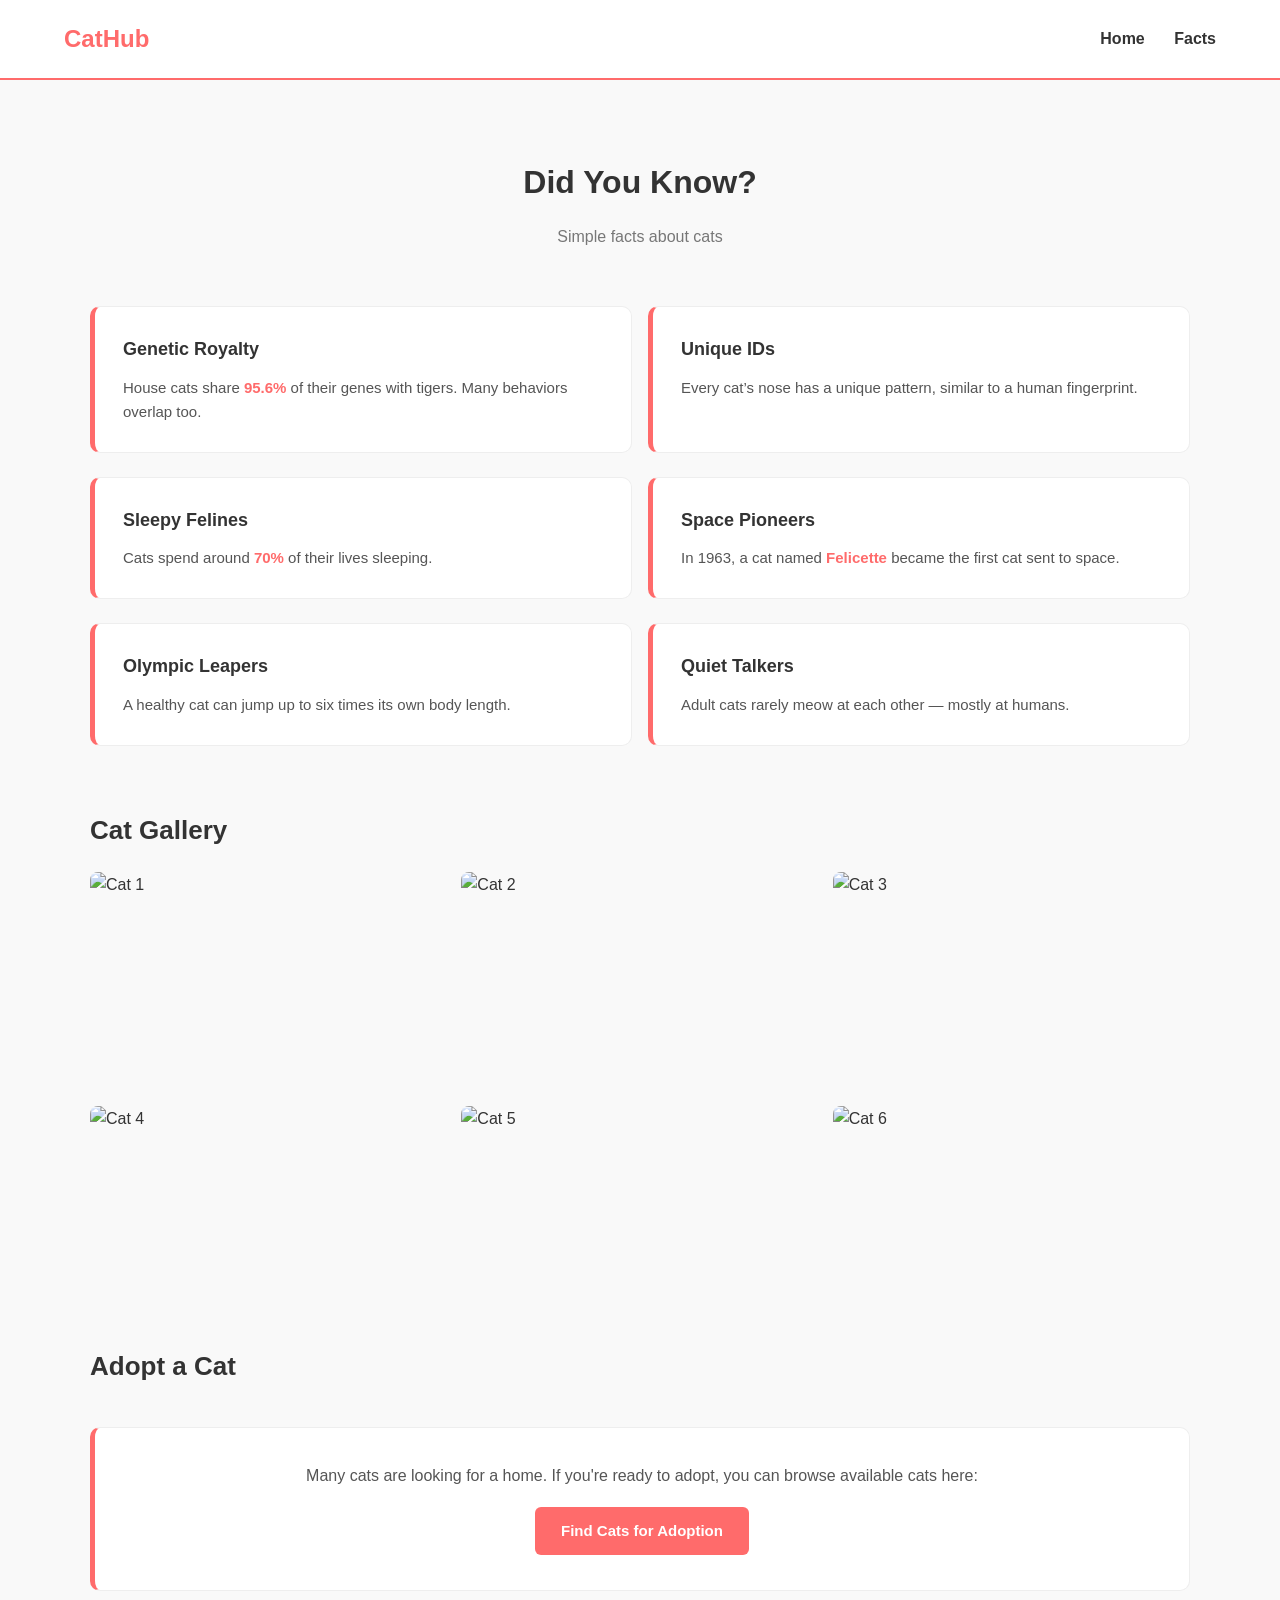
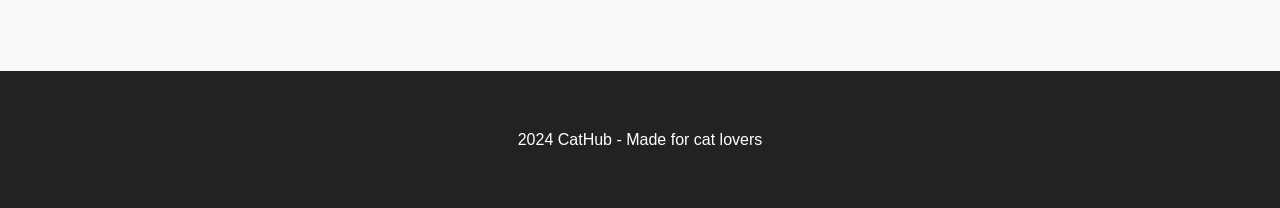
==== facts.html @ 98c9a2f9 "new image in  facts" ====
<!DOCTYPE html>
<html lang="en">
<head>
    <meta charset="UTF-8">
    <meta name="viewport" content="width=device-width, initial-scale=1.0">
    <title>CatHub | Fun Facts</title>
    <link rel="stylesheet" href="style2.css">
</head>
<body>
    <nav>
        <a href="index.html" class="logo">CatHub</a>
        <div>
            <a href="index.html">Home</a>
            <a href="facts.html">Facts</a>
        </div>
    </nav>

    <main class="container">
        <div class="facts-header">
            <h2>Did You Know?</h2>
            <p>Simple facts about cats</p>
        </div>

        <div class="grid">
            <div class="fact-card">
                <h3>Genetic Royalty</h3>
                <p>House cats share <strong>95.6%</strong> of their genes with tigers. Many behaviors overlap too.</p>
            </div>

            <div class="fact-card">
                <h3>Unique IDs</h3>
                <p>Every cat’s nose has a unique pattern, similar to a human fingerprint.</p>
            </div>

            <div class="fact-card">
                <h3>Sleepy Felines</h3>
                <p>Cats spend around <strong>70%</strong> of their lives sleeping.</p>
            </div>

            <div class="fact-card">
                <h3>Space Pioneers</h3>
                <p>In 1963, a cat named <strong>Felicette</strong> became the first cat sent to space.</p>
            </div>

            <div class="fact-card">
                <h3>Olympic Leapers</h3>
                <p>A healthy cat can jump up to six times its own body length.</p>
            </div>

            <div class="fact-card">
                <h3>Quiet Talkers</h3>
                <p>Adult cats rarely meow at each other — mostly at humans.</p>
            </div>
        </div>

        <h2 class="section-title">Cat Gallery</h2>
        <div class="gallery-grid">
            <img src="https://images.unsplash.com/photo-1517331156700-3c241d2b4d83?w=600&auto=format&fit=crop&q=60&ixlib=rb-4.1.0&ixid=M3wxMjA3fDB8MHxzZWFyY2h8Nnx8Y2F0c3xlbnwwfHwwfHx8MA%3D%3D" alt="Cat 1">
            <img src="https://media.istockphoto.com/id/1345473066/photo/woman-stroking-a-cat-while-sitting-on-her-desk.webp?a=1&b=1&s=612x612&w=0&k=20&c=9M_QuD5nBEjRWJmOlxc5XoRSfYf_ApjJThvYXEvYbYA=" alt="Cat 2">
            <img src="https://plus.unsplash.com/premium_photo-1707353402061-c31b6ba8562e?w=600&auto=format&fit=crop&q=60&ixlib=rb-4.1.0&ixid=M3wxMjA3fDB8MHxzZWFyY2h8NXx8Y2F0c3xlbnwwfHwwfHx8MA%3D%3D" alt="Cat 3">
            <img src="https://media.istockphoto.com/id/2184818581/photo/portrait-of-a-mixed-breed-kitten-isolated-on-pink-background.webp?a=1&b=1&s=612x612&w=0&k=20&c=p2B5ZsgZf-gDK6ER7uGa3-amtrvNknfAnjFWIk5ihCU=" alt="Cat 4">
            <img src="https://media.istockphoto.com/id/1270023880/photo/curious-kitten-looking-at-the-camera.webp?a=1&b=1&s=612x612&w=0&k=20&c=h7hj0BJf8hHic-AUVf5x6O1j1TQhUrPQsBSPqAjR260=" alt="Cat 5">
            <img src="https://placekitten.com/505/505" alt="Cat 6">
        </div>

        <h2 class="section-title">Adopt a Cat</h2>
        <div class="adopt-section">
            <p>Many cats are looking for a home. If you're ready to adopt, you can browse available cats here:</p>
            <a href="https://www.petfinder.com/cats/" class="adopt-link" target="_blank">Find Cats for Adoption</a>
        </div>
    </main>

    <footer>
        <p>2024 CatHub - Made for cat lovers</p>
    </footer>
</body>
</html>
---- style2.css ----
body {
    font-family: Arial, sans-serif;
    margin: 0;
    padding: 0;
    line-height: 1.6;
    color: #333333;
    background-color: #f9f9f9;
}

.container {
    width: 1100px;
    margin: 0 auto;
    padding: 0 20px;
}

nav {
    display: flex;
    justify-content: space-between;
    align-items: center;
    padding: 20px 5%;
    background: #ffffff;
    border-bottom: 2px solid #ff6b6b;
}

nav a {
    text-decoration: none;
    color: #333333;
    margin-left: 25px;
    font-weight: bold;
    font-size: 16px;
    transition: 0.3s;
}

nav a:hover { color: #ff6b6b; }

.logo { margin-left: 0; font-size: 24px; color: #ff6b6b; text-decoration: none; }

footer {
    background: #222222;
    color: #ffffff;
    text-align: center;
    padding: 40px 0;
    margin-top: 80px;
}

.facts-header {
    text-align: center;
    padding: 50px 0 10px;
}

.facts-header h2 {
    font-size: 32px;
    margin-bottom: 8px;
}

.facts-header p {
    color: #777;
    font-size: 16px;
}

.grid {
    display: flex;
    flex-wrap: wrap;
    justify-content: space-between;
    padding: 30px 0;
}

.fact-card {
    width: 480px;
    background: #ffffff;
    padding: 28px;
    border-radius: 10px;
    margin-bottom: 24px;
    border: 1px solid #eeeeee;
    border-left: 5px solid #ff6b6b;
    transition: 0.3s;
}

.fact-card:hover {
    box-shadow: 0 4px 16px rgba(0,0,0,0.09);
    transform: translateY(-2px);
}

.fact-card h3 {
    margin: 0 0 12px 0;
    color: #333;
    font-size: 18px;
}

.fact-card p {
    margin: 0;
    color: #555;
    font-size: 15px;
}

.fact-card strong {
    color: #ff6b6b;
}

.section-title {
    font-size: 26px;
    margin: 10px 0 20px;
    color: #333;
}

.gallery-grid {
    display: grid;
    grid-template-columns: repeat(3, 1fr);
    gap: 14px;
    margin-bottom: 20px;
}

.gallery-grid img {
    width: 100%;
    height: 220px;
    object-fit: cover;
    border-radius: 8px;
    display: block;
    transition: opacity 0.3s;
}

.gallery-grid img:hover {
    opacity: 0.85;
}





/* Adopt a Cat Section */
.adopt-section {
    background: #ffffff;
    padding: 35px;
    border-radius: 10px;
    border: 1px solid #eeeeee;
    border-left: 5px solid #ff6b6b;
    margin: 40px 0 20px;
    text-align: center;
}

.adopt-section p {
    margin: 0 0 18px 0;
    font-size: 16px;
    color: #555;
}

.adopt-link {
    display: inline-block;
    padding: 12px 26px;
    background: #ff6b6b;
    color: #fff;
    text-decoration: none;
    border-radius: 6px;
    font-weight: bold;
    font-size: 15px;
    transition: 0.3s;
}

.adopt-link:hover {
    background: #ff4a4a;
}

@media (max-width: 1100px) {
    .container { width: 90%; }
}

@media (max-width: 768px) {
    .fact-card { width: 100%; }
    .gallery-grid { grid-template-columns: repeat(2, 1fr); }
}

@media (max-width: 480px) {
    nav { flex-direction: column; gap: 12px; text-align: center; }
    nav a { margin-left: 12px; }
    .gallery-grid { grid-template-columns: 1fr; }
    .facts-header h2 { font-size: 26px; }
}
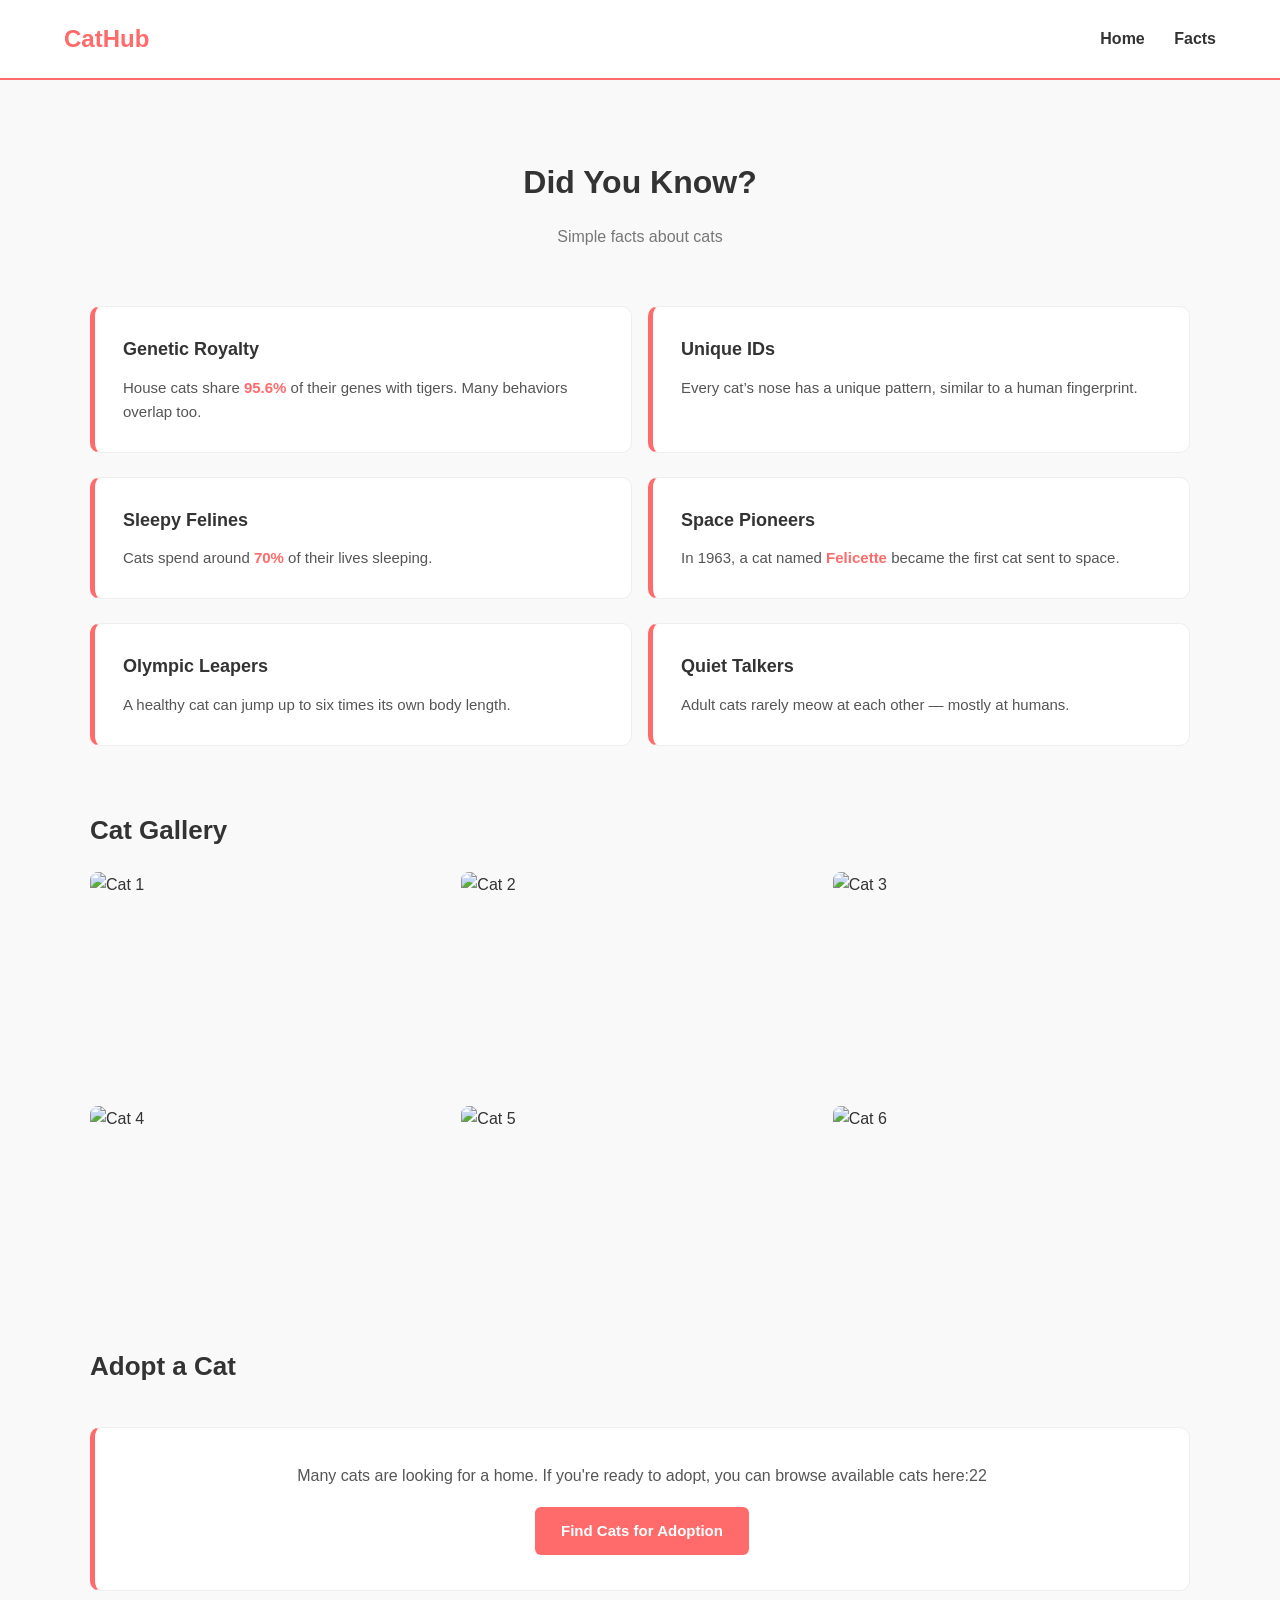
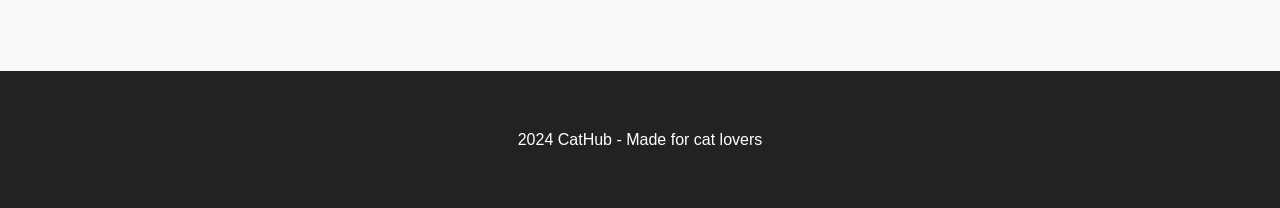
==== commit cbee6559: "commit" ====
--- a/facts.html
+++ b/facts.html
@@ -60,15 +60,16 @@
             <img src="https://plus.unsplash.com/premium_photo-1707353402061-c31b6ba8562e?w=600&auto=format&fit=crop&q=60&ixlib=rb-4.1.0&ixid=M3wxMjA3fDB8MHxzZWFyY2h8NXx8Y2F0c3xlbnwwfHwwfHx8MA%3D%3D" alt="Cat 3">
             <img src="https://media.istockphoto.com/id/2184818581/photo/portrait-of-a-mixed-breed-kitten-isolated-on-pink-background.webp?a=1&b=1&s=612x612&w=0&k=20&c=p2B5ZsgZf-gDK6ER7uGa3-amtrvNknfAnjFWIk5ihCU=" alt="Cat 4">
             <img src="https://media.istockphoto.com/id/1270023880/photo/curious-kitten-looking-at-the-camera.webp?a=1&b=1&s=612x612&w=0&k=20&c=h7hj0BJf8hHic-AUVf5x6O1j1TQhUrPQsBSPqAjR260=" alt="Cat 5">
-            <img src="https://placekitten.com/505/505" alt="Cat 6">
+            <img src="https://media.istockphoto.com/id/2213162304/photo/grey-tabby-cat-licking-its-nose-while-looking-at-camera.webp?a=1&b=1&s=612x612&w=0&k=20&c=LLm-NPcPbTvP_a3LSQFWT51aIdN3mpjnPVmbQDQLgQk=" alt="Cat 6">
         </div>
 
         <h2 class="section-title">Adopt a Cat</h2>
         <div class="adopt-section">
-            <p>Many cats are looking for a home. If you're ready to adopt, you can browse available cats here:</p>
-            <a href="https://www.petfinder.com/cats/" class="adopt-link" target="_blank">Find Cats for Adoption</a>
+            <p>Many cats are looking for a home. If you're ready to adopt, you can browse available cats here:22</p>
+ <a href="https://newstartcatrescue.org.uk" class="adopt-link" target="_blank">Find Cats for Adoption</a>
+
         </div>
-    </main>
+    </main>  
 
     <footer>
         <p>2024 CatHub - Made for cat lovers</p>
--- a/style2.css
+++ b/style2.css
@@ -127,7 +127,7 @@
 
 
 
-/* Adopt a Cat Section */
+
 .adopt-section {
     background: #ffffff;
     padding: 35px;
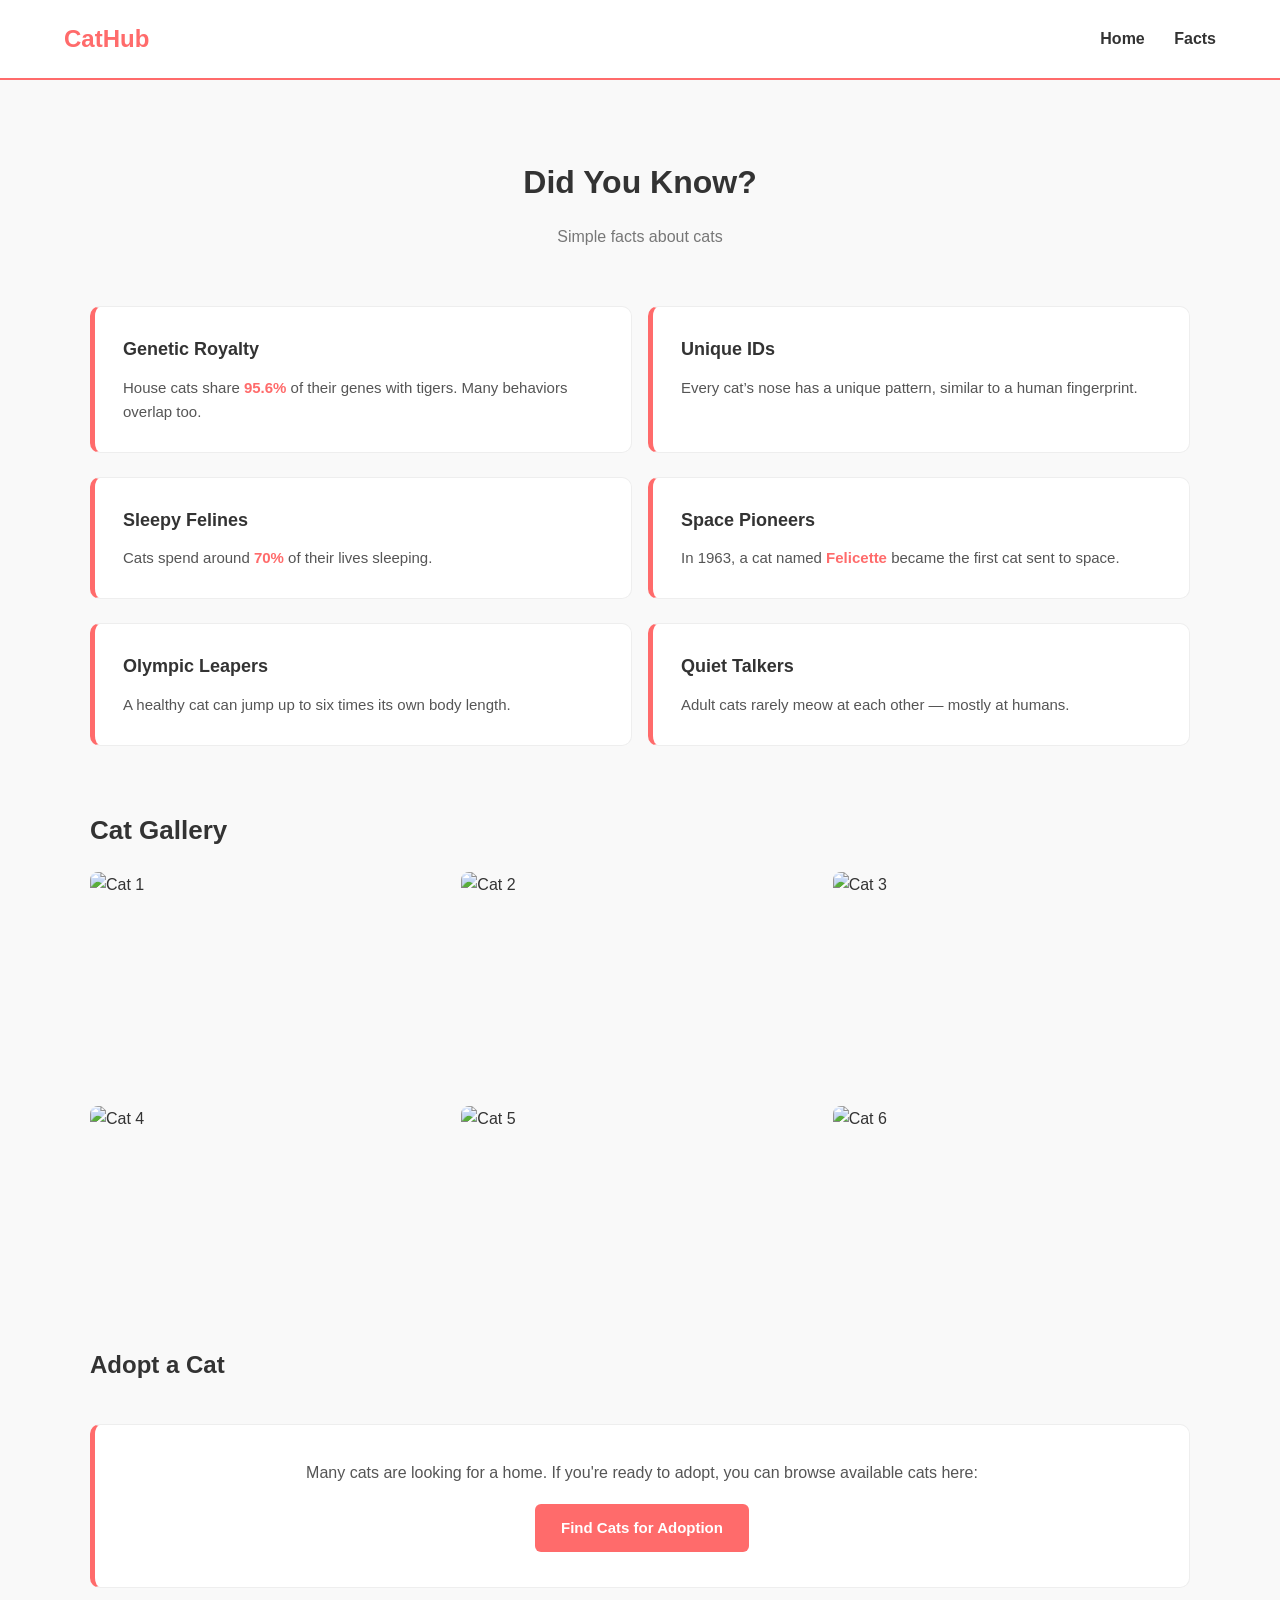
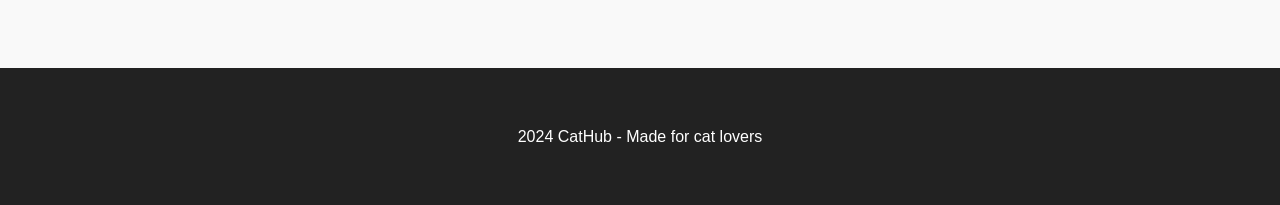
==== commit 000f05d9: ".." ====
--- a/facts.html
+++ b/facts.html
@@ -63,9 +63,9 @@
             <img src="https://media.istockphoto.com/id/2213162304/photo/grey-tabby-cat-licking-its-nose-while-looking-at-camera.webp?a=1&b=1&s=612x612&w=0&k=20&c=LLm-NPcPbTvP_a3LSQFWT51aIdN3mpjnPVmbQDQLgQk=" alt="Cat 6">
         </div>
 
-        <h2 class="section-title">Adopt a Cat</h2>
-        <div class="adopt-section">
-            <p>Many cats are looking for a home. If you're ready to adopt, you can browse available cats here:22</p>
+        <h2 class="section-title2">Adopt a Cat</h2>
+        <div class="adopt-section2">
+            <p>Many cats are looking for a home. If you're ready to adopt, you can browse available cats here:</p>
  <a href="https://newstartcatrescue.org.uk" class="adopt-link" target="_blank">Find Cats for Adoption</a>
 
         </div>
--- a/style2.css
+++ b/style2.css
@@ -128,7 +128,7 @@
 
 
 
-.adopt-section {
+.adopt-section2 {
     background: #ffffff;
     padding: 35px;
     border-radius: 10px;
@@ -138,7 +138,7 @@
     text-align: center;
 }
 
-.adopt-section p {
+.adopt-section2 p {
     margin: 0 0 18px 0;
     font-size: 16px;
     color: #555;
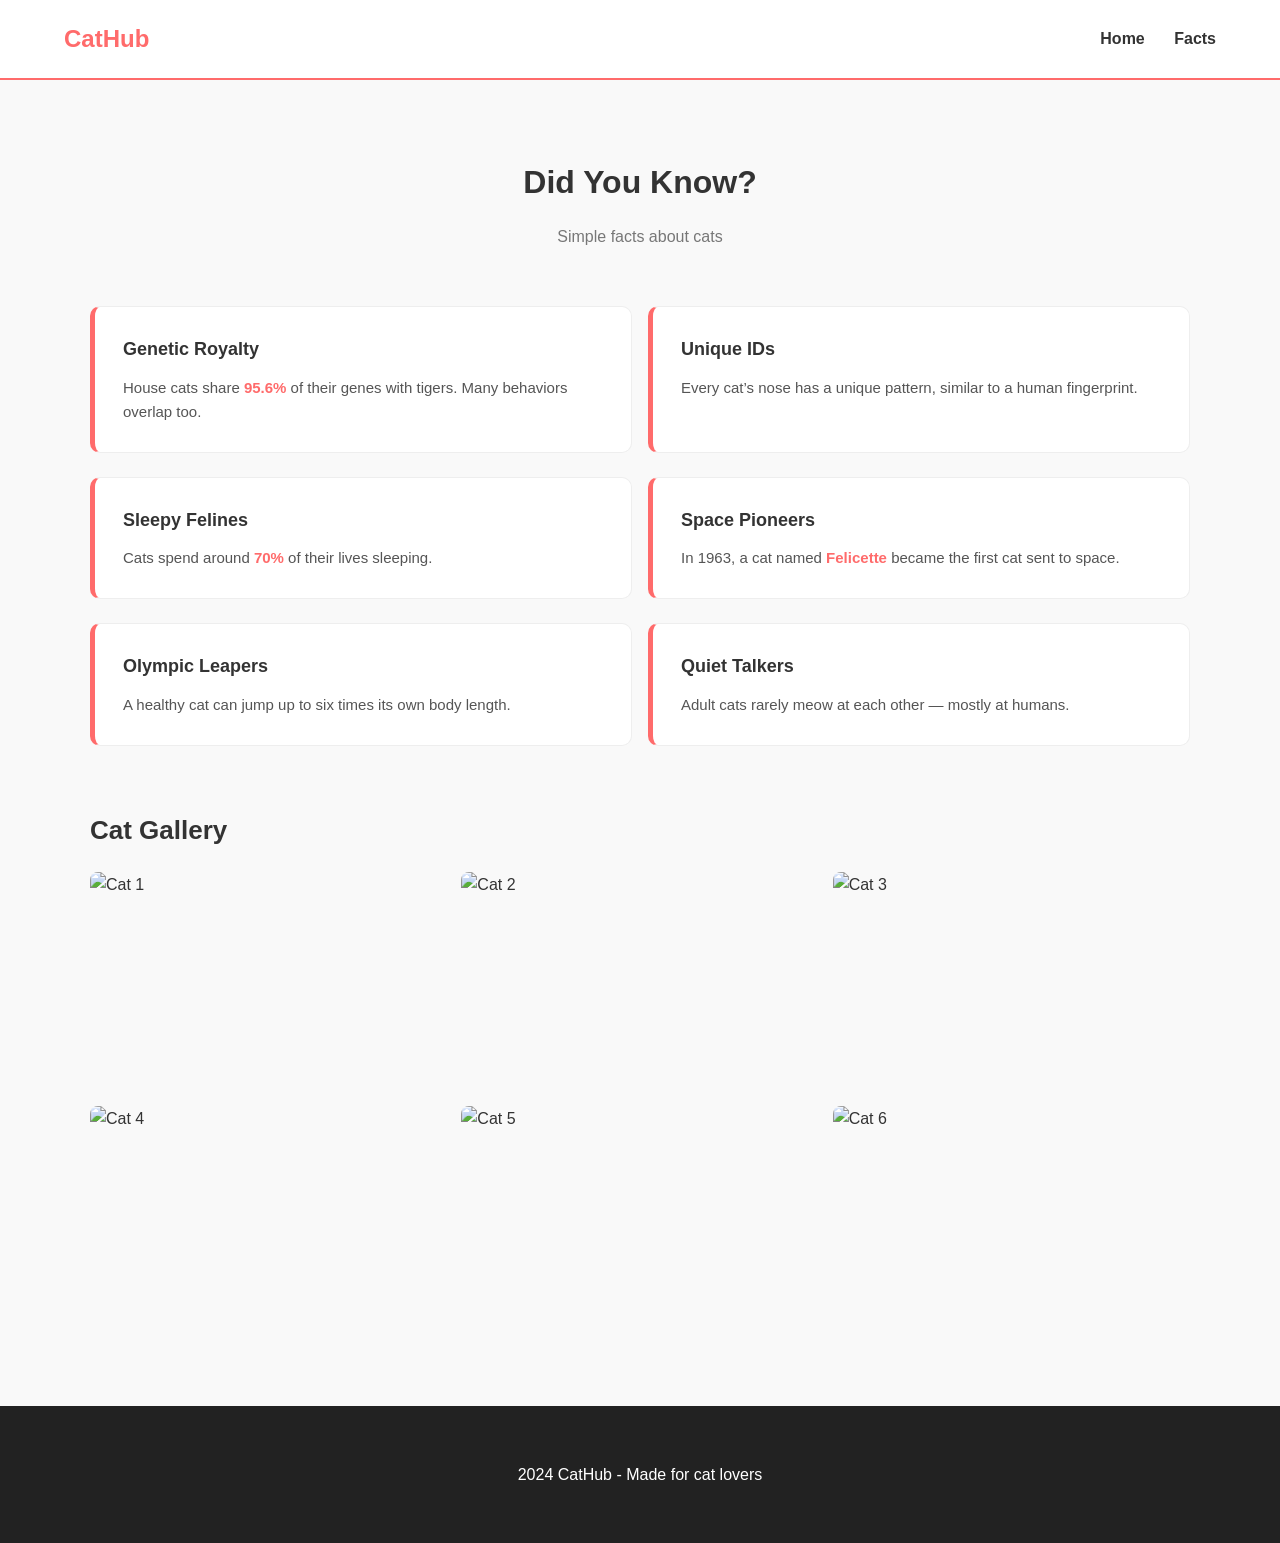
==== commit 88ebf5a4: "done" ====
--- a/facts.html
+++ b/facts.html
@@ -63,12 +63,12 @@
             <img src="https://media.istockphoto.com/id/2213162304/photo/grey-tabby-cat-licking-its-nose-while-looking-at-camera.webp?a=1&b=1&s=612x612&w=0&k=20&c=LLm-NPcPbTvP_a3LSQFWT51aIdN3mpjnPVmbQDQLgQk=" alt="Cat 6">
         </div>
 
-        <h2 class="section-title2">Adopt a Cat</h2>
+        <!-- <h2 class="section-title2">Adopt a Cat</h2>
         <div class="adopt-section2">
             <p>Many cats are looking for a home. If you're ready to adopt, you can browse available cats here:</p>
  <a href="https://newstartcatrescue.org.uk" class="adopt-link" target="_blank">Find Cats for Adoption</a>
 
-        </div>
+        </div> -->
     </main>  
 
     <footer>
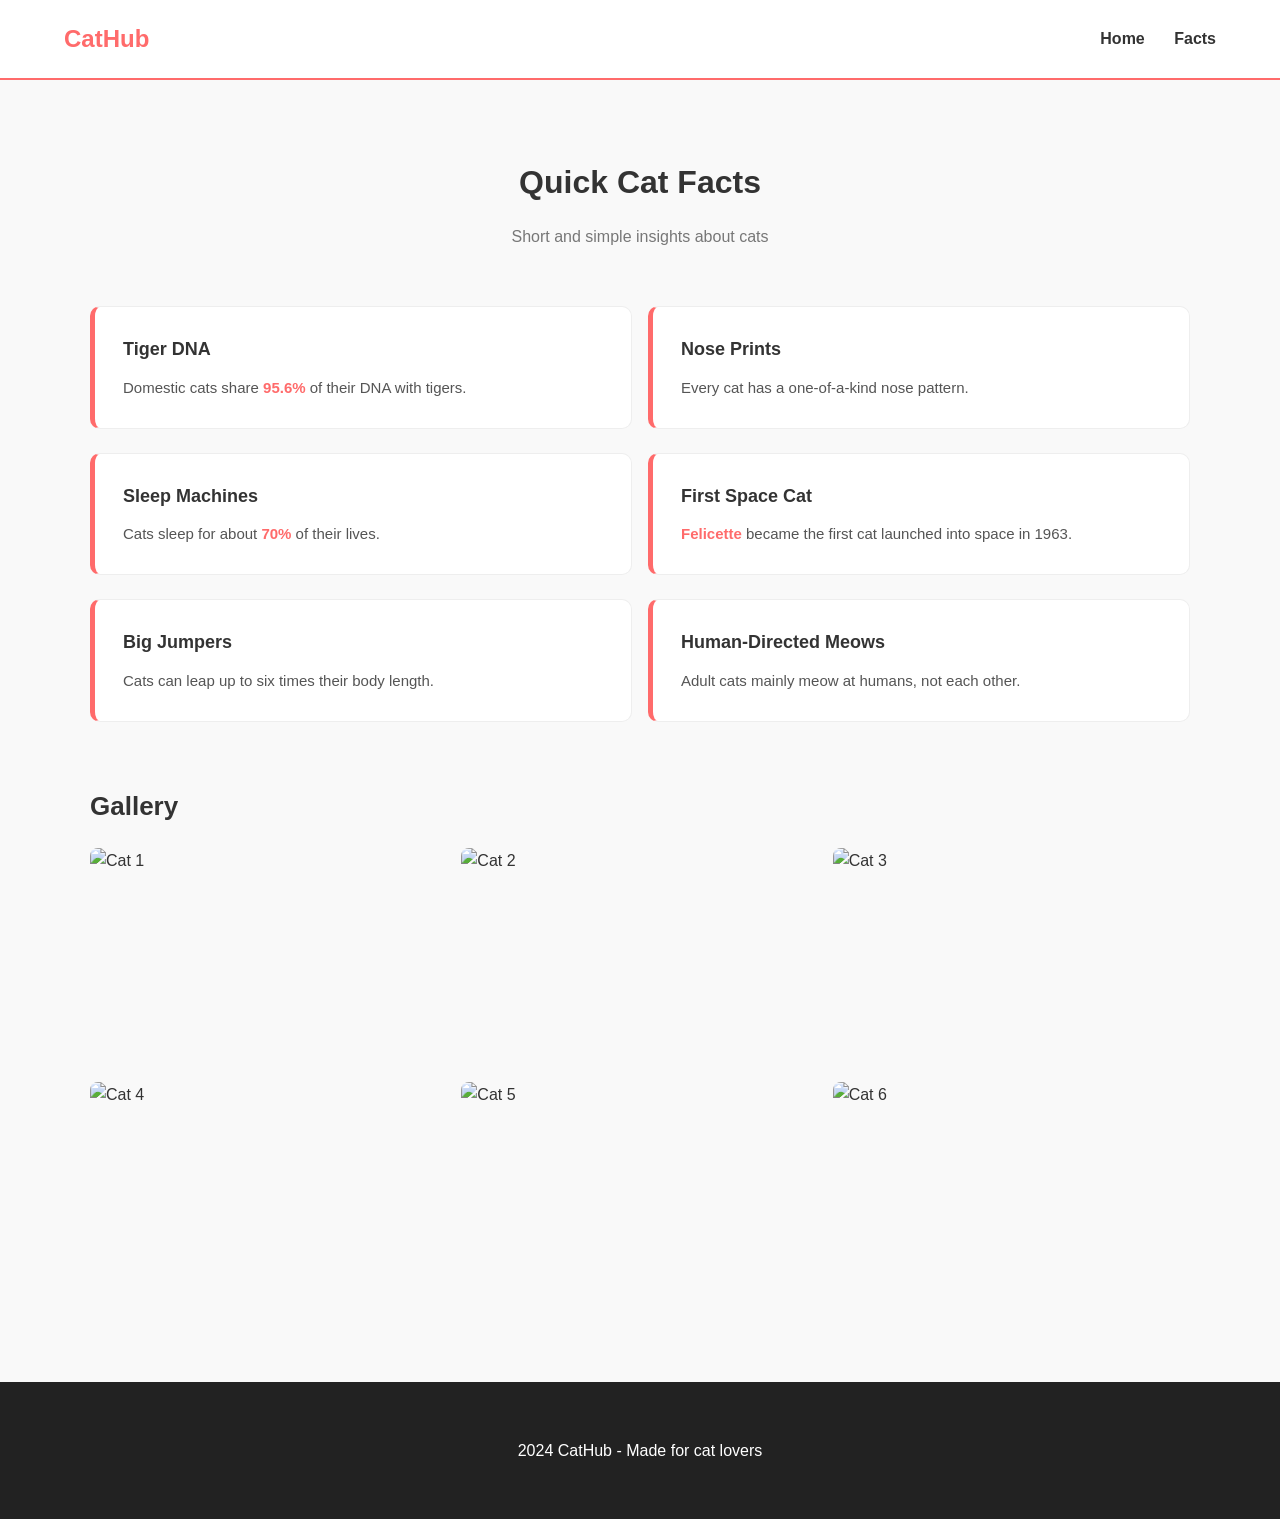
==== commit c9f301ca: "update facts" ====
--- a/facts.html
+++ b/facts.html
@@ -15,61 +15,54 @@
         </div>
     </nav>
 
-    <main class="container">
-        <div class="facts-header">
-            <h2>Did You Know?</h2>
-            <p>Simple facts about cats</p>
+ <main class="container">
+    <div class="facts-header">
+        <h2>Quick Cat Facts</h2>
+        <p>Short and simple insights about cats</p>
+    </div>
+
+    <div class="grid">
+        <div class="fact-card">
+            <h3>Tiger DNA</h3>
+            <p>Domestic cats share <strong>95.6%</strong> of their DNA with tigers.</p>
         </div>
 
-        <div class="grid">
-            <div class="fact-card">
-                <h3>Genetic Royalty</h3>
-                <p>House cats share <strong>95.6%</strong> of their genes with tigers. Many behaviors overlap too.</p>
-            </div>
-
-            <div class="fact-card">
-                <h3>Unique IDs</h3>
-                <p>Every cat’s nose has a unique pattern, similar to a human fingerprint.</p>
-            </div>
-
-            <div class="fact-card">
-                <h3>Sleepy Felines</h3>
-                <p>Cats spend around <strong>70%</strong> of their lives sleeping.</p>
-            </div>
-
-            <div class="fact-card">
-                <h3>Space Pioneers</h3>
-                <p>In 1963, a cat named <strong>Felicette</strong> became the first cat sent to space.</p>
-            </div>
-
-            <div class="fact-card">
-                <h3>Olympic Leapers</h3>
-                <p>A healthy cat can jump up to six times its own body length.</p>
-            </div>
-
-            <div class="fact-card">
-                <h3>Quiet Talkers</h3>
-                <p>Adult cats rarely meow at each other — mostly at humans.</p>
-            </div>
+        <div class="fact-card">
+            <h3>Nose Prints</h3>
+            <p>Every cat has a one-of-a-kind nose pattern.</p>
         </div>
 
-        <h2 class="section-title">Cat Gallery</h2>
-        <div class="gallery-grid">
-            <img src="https://images.unsplash.com/photo-1517331156700-3c241d2b4d83?w=600&auto=format&fit=crop&q=60&ixlib=rb-4.1.0&ixid=M3wxMjA3fDB8MHxzZWFyY2h8Nnx8Y2F0c3xlbnwwfHwwfHx8MA%3D%3D" alt="Cat 1">
-            <img src="https://media.istockphoto.com/id/1345473066/photo/woman-stroking-a-cat-while-sitting-on-her-desk.webp?a=1&b=1&s=612x612&w=0&k=20&c=9M_QuD5nBEjRWJmOlxc5XoRSfYf_ApjJThvYXEvYbYA=" alt="Cat 2">
-            <img src="https://plus.unsplash.com/premium_photo-1707353402061-c31b6ba8562e?w=600&auto=format&fit=crop&q=60&ixlib=rb-4.1.0&ixid=M3wxMjA3fDB8MHxzZWFyY2h8NXx8Y2F0c3xlbnwwfHwwfHx8MA%3D%3D" alt="Cat 3">
-            <img src="https://media.istockphoto.com/id/2184818581/photo/portrait-of-a-mixed-breed-kitten-isolated-on-pink-background.webp?a=1&b=1&s=612x612&w=0&k=20&c=p2B5ZsgZf-gDK6ER7uGa3-amtrvNknfAnjFWIk5ihCU=" alt="Cat 4">
-            <img src="https://media.istockphoto.com/id/1270023880/photo/curious-kitten-looking-at-the-camera.webp?a=1&b=1&s=612x612&w=0&k=20&c=h7hj0BJf8hHic-AUVf5x6O1j1TQhUrPQsBSPqAjR260=" alt="Cat 5">
-            <img src="https://media.istockphoto.com/id/2213162304/photo/grey-tabby-cat-licking-its-nose-while-looking-at-camera.webp?a=1&b=1&s=612x612&w=0&k=20&c=LLm-NPcPbTvP_a3LSQFWT51aIdN3mpjnPVmbQDQLgQk=" alt="Cat 6">
+        <div class="fact-card">
+            <h3>Sleep Machines</h3>
+            <p>Cats sleep for about <strong>70%</strong> of their lives.</p>
         </div>
 
-        <!-- <h2 class="section-title2">Adopt a Cat</h2>
-        <div class="adopt-section2">
-            <p>Many cats are looking for a home. If you're ready to adopt, you can browse available cats here:</p>
- <a href="https://newstartcatrescue.org.uk" class="adopt-link" target="_blank">Find Cats for Adoption</a>
+        <div class="fact-card">
+            <h3>First Space Cat</h3>
+            <p><strong>Felicette</strong> became the first cat launched into space in 1963.</p>
+        </div>
 
-        </div> -->
-    </main>  
+        <div class="fact-card">
+            <h3>Big Jumpers</h3>
+            <p>Cats can leap up to six times their body length.</p>
+        </div>
+
+        <div class="fact-card">
+            <h3>Human-Directed Meows</h3>
+            <p>Adult cats mainly meow at humans, not each other.</p>
+        </div>
+    </div>
+
+    <h2 class="section-title">Gallery</h2>
+    <div class="gallery-grid">
+        <img src="https://images.unsplash.com/photo-1517331156700-3c241d2b4d83?w=600&auto=format&fit=crop&q=60&ixlib=rb-4.1.0&ixid=M3wxMjA3fDB8MHxzZWFyY2h8Nnx8Y2F0c3xlbnwwfHwwfHx8MA%3D%3D" alt="Cat 1">
+        <img src="https://media.istockphoto.com/id/1345473066/photo/woman-stroking-a-cat-while-sitting-on-her-desk.webp?a=1&b=1&s=612x612&w=0&k=20&c=9M_QuD5nBEjRWJmOlxc5XoRSfYf_ApjJThvYXEvYbYA=" alt="Cat 2">
+        <img src="https://plus.unsplash.com/premium_photo-1707353402061-c31b6ba8562e?w=600&auto=format&fit=crop&q=60&ixlib=rb-4.1.0&ixid=M3wxMjA3fDB8MHxzZWFyY2h8NXx8Y2F0c3xlbnwwfHwwfHx8MA%3D%3D" alt="Cat 3">
+        <img src="https://media.istockphoto.com/id/2184818581/photo/portrait-of-a-mixed-breed-kitten-isolated-on-pink-background.webp?a=1&b=1&s=612x612&w=0&k=20&c=p2B5ZsgZf-gDK6ER7uGa3-amtrvNknfAnjFWIk5ihCU=" alt="Cat 4">
+        <img src="https://media.istockphoto.com/id/1270023880/photo/curious-kitten-looking-at-the-camera.webp?a=1&b=1&s=612x612&w=0&k=20&c=h7hj0BJf8hHic-AUVf5x6O1j1TQhUrPQsBSPqAjR260=" alt="Cat 5">
+        <img src="https://media.istockphoto.com/id/2213162304/photo/grey-tabby-cat-licking-its-nose-while-looking-at-camera.webp?a=1&b=1&s=612x612&w=0&k=20&c=LLm-NPcPbTvP_a3LSQFWT51aIdN3mpjnPVmbQDQLgQk=" alt="Cat 6">
+    </div>
+</main>
 
     <footer>
         <p>2024 CatHub - Made for cat lovers</p>
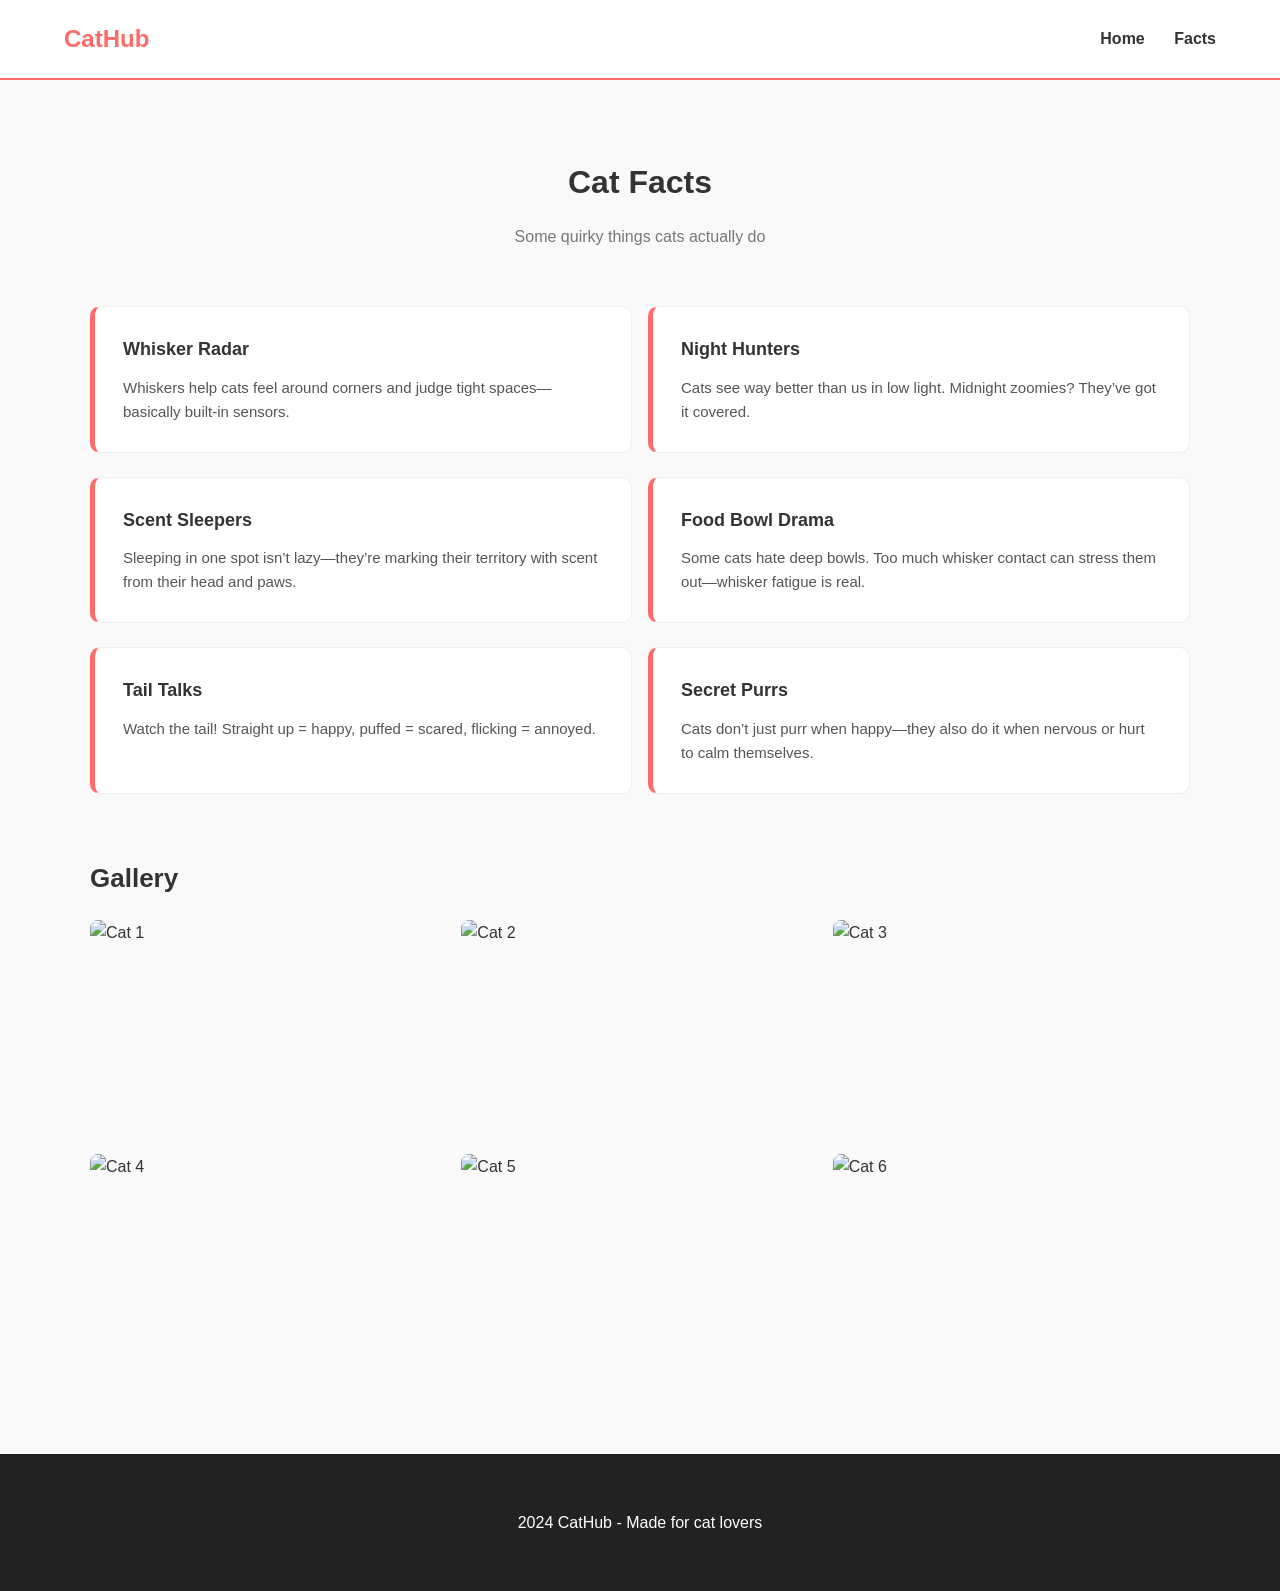
==== commit d40c2f3f: "2update facts" ====
--- a/facts.html
+++ b/facts.html
@@ -17,39 +17,39 @@
 
  <main class="container">
     <div class="facts-header">
-        <h2>Quick Cat Facts</h2>
-        <p>Short and simple insights about cats</p>
+        <h2>Cat Facts</h2>
+        <p>Some quirky things cats actually do</p>
     </div>
 
     <div class="grid">
         <div class="fact-card">
-            <h3>Tiger DNA</h3>
-            <p>Domestic cats share <strong>95.6%</strong> of their DNA with tigers.</p>
+            <h3>Whisker Radar</h3>
+            <p>Whiskers help cats feel around corners and judge tight spaces—basically built-in sensors.</p>
         </div>
 
         <div class="fact-card">
-            <h3>Nose Prints</h3>
-            <p>Every cat has a one-of-a-kind nose pattern.</p>
+            <h3>Night Hunters</h3>
+            <p>Cats see way better than us in low light. Midnight zoomies? They’ve got it covered.</p>
         </div>
 
         <div class="fact-card">
-            <h3>Sleep Machines</h3>
-            <p>Cats sleep for about <strong>70%</strong> of their lives.</p>
+            <h3>Scent Sleepers</h3>
+            <p>Sleeping in one spot isn’t lazy—they’re marking their territory with scent from their head and paws.</p>
         </div>
 
         <div class="fact-card">
-            <h3>First Space Cat</h3>
-            <p><strong>Felicette</strong> became the first cat launched into space in 1963.</p>
+            <h3>Food Bowl Drama</h3>
+            <p>Some cats hate deep bowls. Too much whisker contact can stress them out—whisker fatigue is real.</p>
         </div>
 
         <div class="fact-card">
-            <h3>Big Jumpers</h3>
-            <p>Cats can leap up to six times their body length.</p>
+            <h3>Tail Talks</h3>
+            <p>Watch the tail! Straight up = happy, puffed = scared, flicking = annoyed.</p>
         </div>
 
         <div class="fact-card">
-            <h3>Human-Directed Meows</h3>
-            <p>Adult cats mainly meow at humans, not each other.</p>
+            <h3>Secret Purrs</h3>
+            <p>Cats don’t just purr when happy—they also do it when nervous or hurt to calm themselves.</p>
         </div>
     </div>
 
